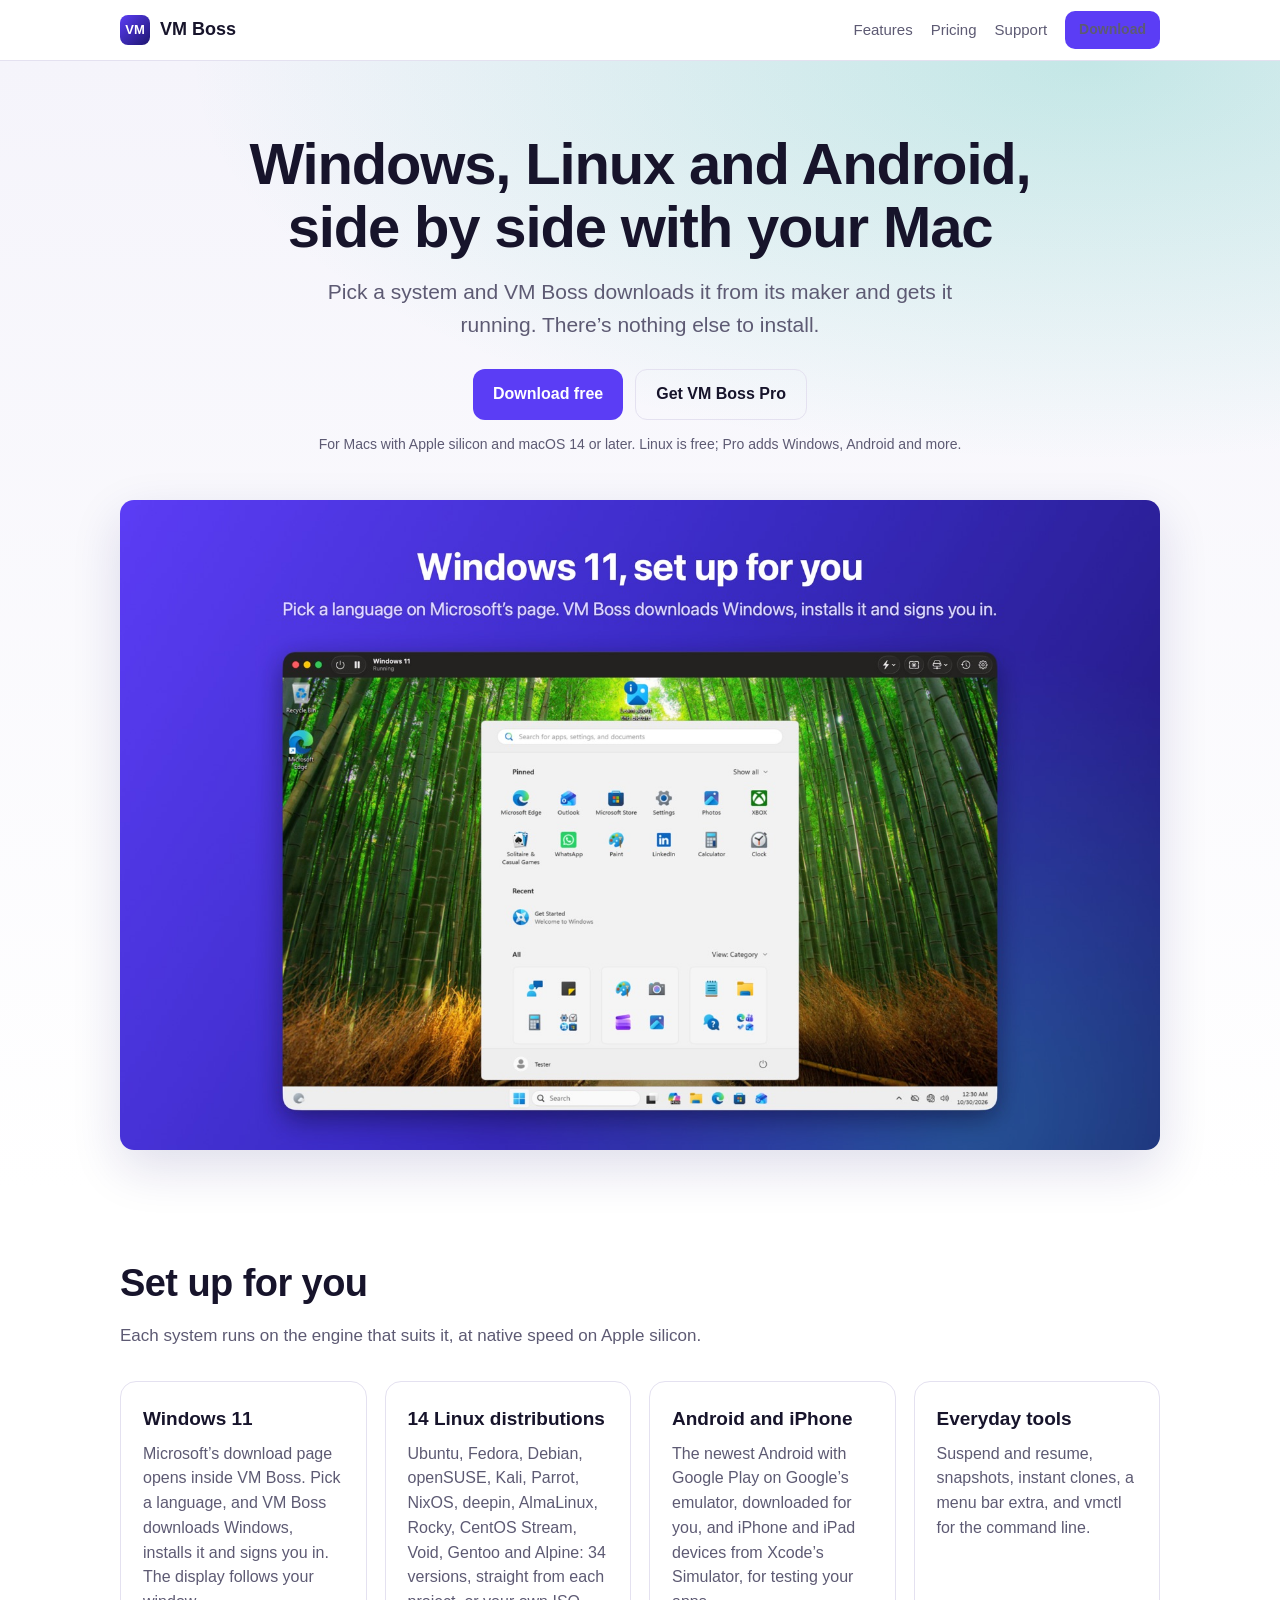
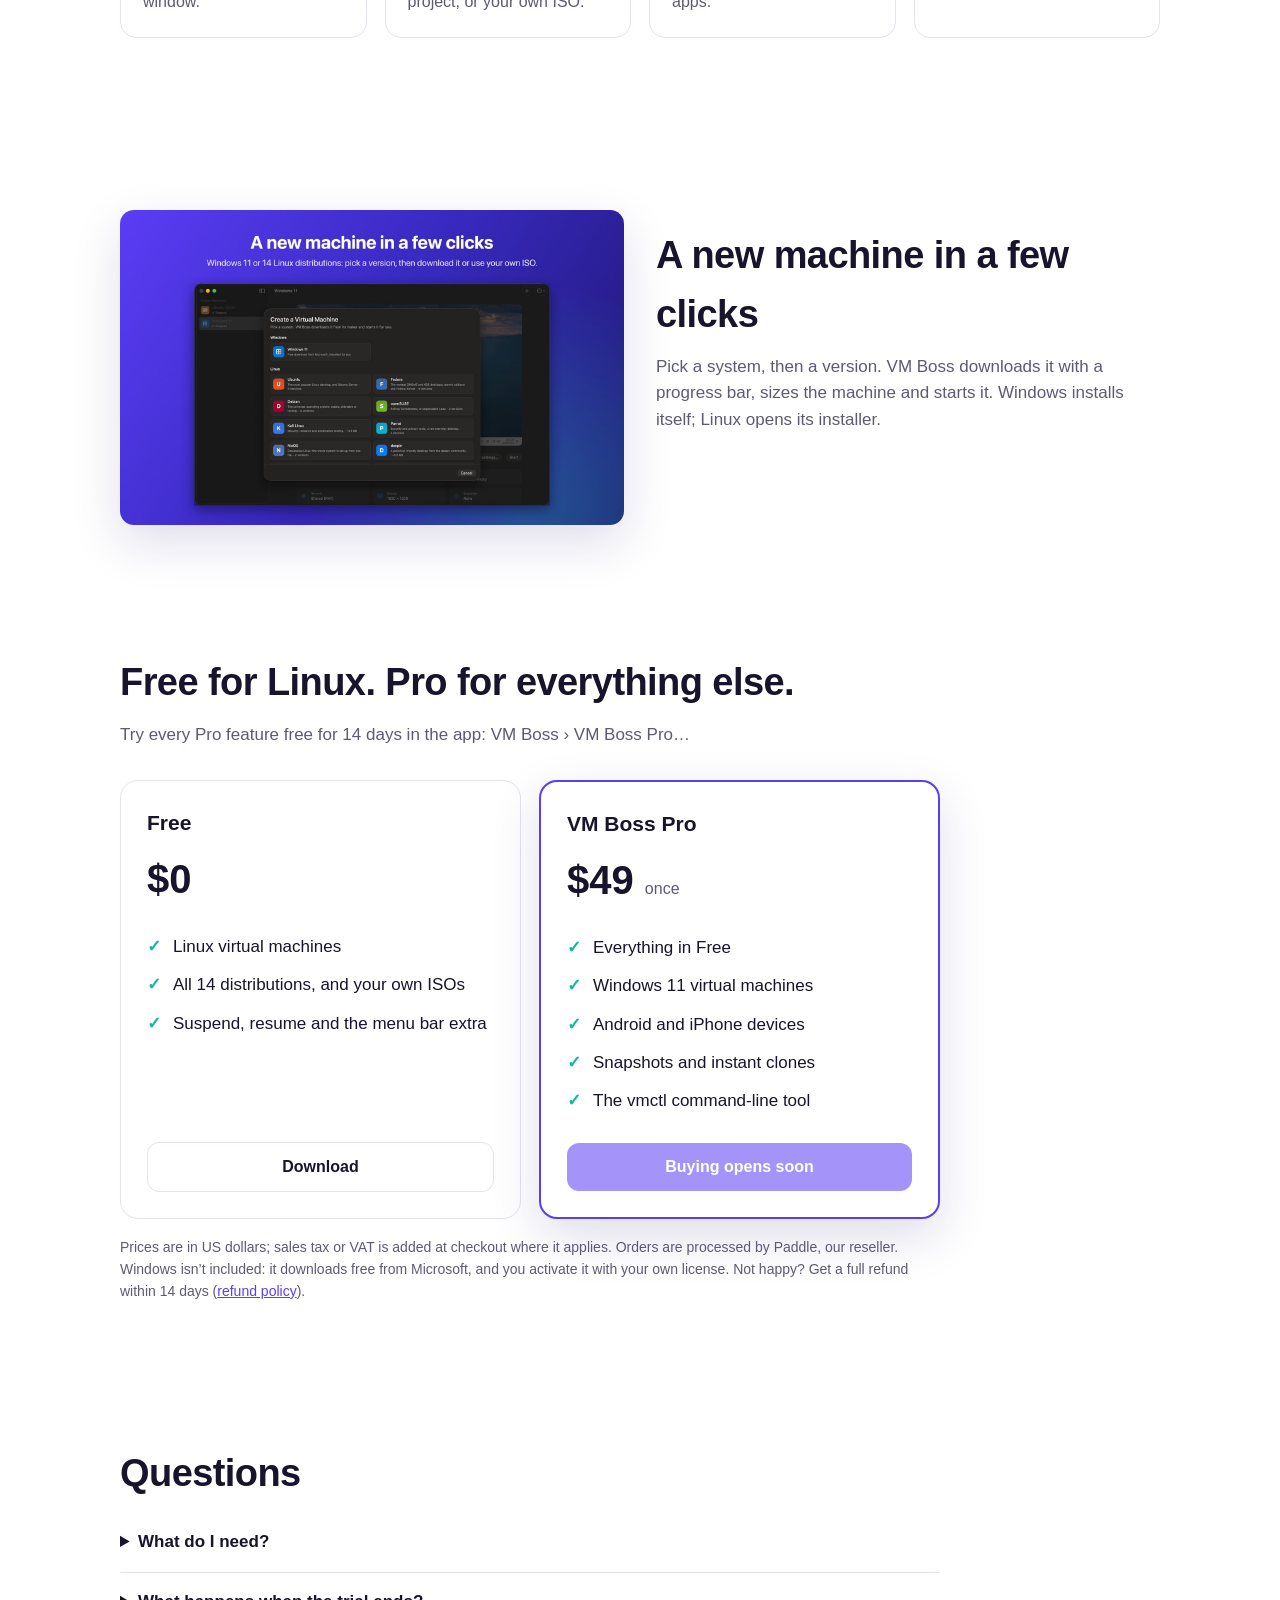
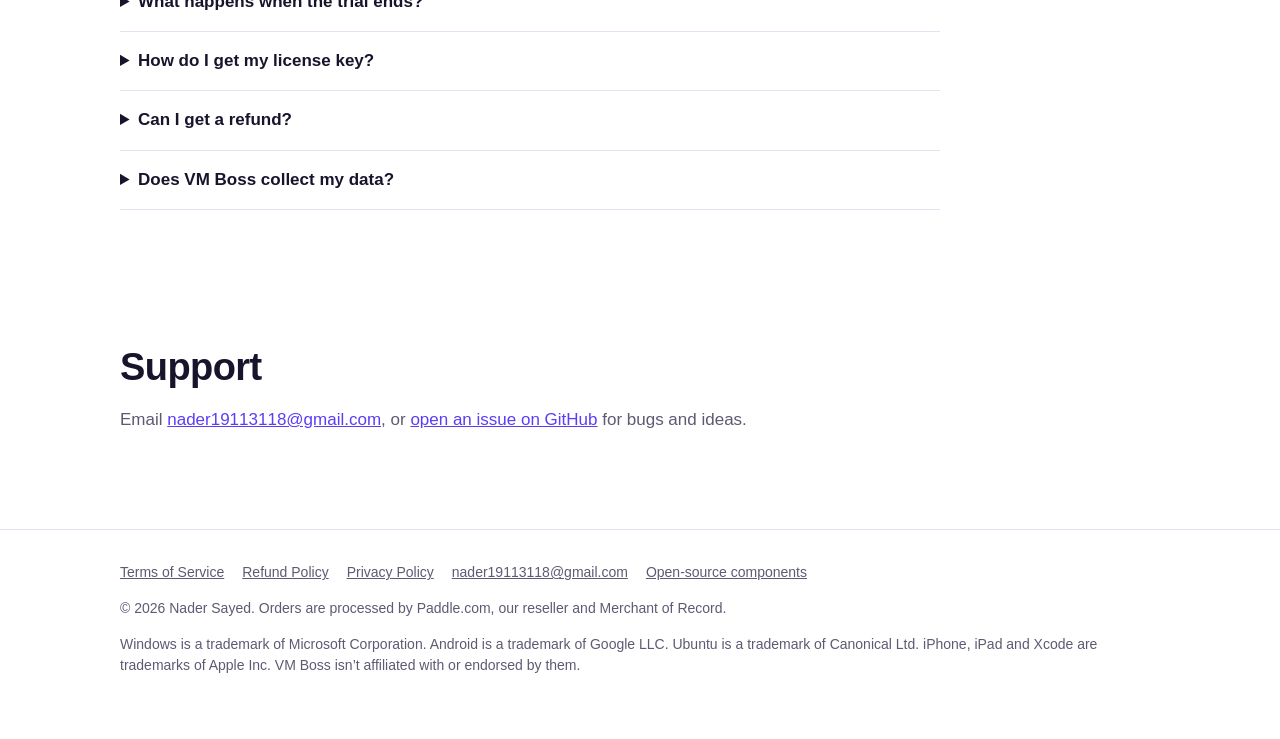
==== index.html @ 13721d40 "Website: home, pricing with Paddle checkout, license, terms, refund and privacy pages Co-Authored-By" ====
<!doctype html>
<html lang="en">
<head>
<meta charset="utf-8">
<meta name="viewport" content="width=device-width, initial-scale=1">
<title>VM Boss: Windows, Linux and Android on your Mac</title>
<meta name="description" content="Run Windows 11, Linux and Android side by side with your Mac. VM Boss downloads each system and gets it running.">
<link rel="stylesheet" href="assets/site.css">
</head>
<body>
<header class="top">
  <div class="wrap">
    <a class="brand" href="./"><span class="brand-mark">VM</span>VM Boss</a>
    <nav>
      <a href="./#features">Features</a>
      <a href="./#pro">Pricing</a>
      <a href="./#support">Support</a>
      <a class="button small" href="https://github.com/nader1414518/VMBoss-Public/releases">Download</a>
    </nav>
  </div>
</header>
<main>
<div class="hero">
  <div class="wrap">
    <h1>Windows, Linux and Android, side by side with your Mac</h1>
    <p class="lede">Pick a system and VM Boss downloads it from its maker and gets it running. There’s nothing else to install.</p>
    <div class="actions">
      <a class="button" href="https://github.com/nader1414518/VMBoss-Public/releases">Download free</a>
      <a class="button secondary" href="#pro">Get VM Boss Pro</a>
    </div>
    <p class="note">For Macs with Apple silicon and macOS 14 or later. Linux is free; Pro adds Windows, Android and more.</p>
    <img class="shot" src="images/01-windows.jpg" width="1600" height="1000" alt="VM Boss running Windows 11 in a window on a Mac">
  </div>
</div>

<section id="features">
  <div class="wrap">
    <h2>Set up for you</h2>
    <p class="intro">Each system runs on the engine that suits it, at native speed on Apple silicon.</p>
    <div class="grid">
      <div class="card"><h3>Windows 11</h3><p>Microsoft’s download page opens inside VM Boss. Pick a language, and VM Boss downloads Windows, installs it and signs you in. The display follows your window.</p></div>
      <div class="card"><h3>14 Linux distributions</h3><p>Ubuntu, Fedora, Debian, openSUSE, Kali, Parrot, NixOS, deepin, AlmaLinux, Rocky, CentOS Stream, Void, Gentoo and Alpine: 34 versions, straight from each project, or your own ISO.</p></div>
      <div class="card"><h3>Android and iPhone</h3><p>The newest Android with Google Play on Google’s emulator, downloaded for you, and iPhone and iPad devices from Xcode’s Simulator, for testing your apps.</p></div>
      <div class="card"><h3>Everyday tools</h3><p>Suspend and resume, snapshots, instant clones, a menu bar extra, and vmctl for the command line.</p></div>
    </div>
  </div>
</section>

<section>
  <div class="wrap split">
    <img class="shot" src="images/05-new-vm.jpg" width="1600" height="1000" alt="VM Boss’s window for creating a virtual machine, listing Windows 11 and Linux distributions" loading="lazy">
    <div>
      <h2>A new machine in a few clicks</h2>
      <p class="intro">Pick a system, then a version. VM Boss downloads it with a progress bar, sizes the machine and starts it. Windows installs itself; Linux opens its installer.</p>
    </div>
  </div>
</section>

<section id="pro">
  <div class="wrap">
    <h2>Free for Linux. Pro for everything else.</h2>
    <p class="intro">Try every Pro feature free for 14 days in the app: VM Boss › VM Boss Pro…</p>
    <div class="plans">
      <div class="plan">
        <h3>Free</h3>
        <div class="price">$0</div>
        <ul>
          <li>Linux virtual machines</li>
          <li>All 14 distributions, and your own ISOs</li>
          <li>Suspend, resume and the menu bar extra</li>
        </ul>
        <a class="button secondary" href="https://github.com/nader1414518/VMBoss-Public/releases">Download</a>
      </div>
      <div class="plan pro">
        <h3>VM Boss Pro</h3>
        <div class="price">$49 <small>once</small></div>
        <ul>
          <li>Everything in Free</li>
          <li>Windows 11 virtual machines</li>
          <li>Android and iPhone devices</li>
          <li>Snapshots and instant clones</li>
          <li>The vmctl command-line tool</li>
        </ul>
        <a class="button" href="#pro" data-buy>Buy VM Boss Pro</a>
      </div>
    </div>
    <p class="fineprint">Prices are in US dollars; sales tax or VAT is added at checkout where it applies. Orders are processed by Paddle, our reseller. Windows isn’t included: it downloads free from Microsoft, and you activate it with your own license. Not happy? Get a full refund within 14 days (<a href="refund.html">refund policy</a>).</p>
  </div>
</section>

<section id="faq">
  <div class="wrap">
    <h2>Questions</h2>
    <details><summary>What do I need?</summary><p>A Mac with Apple silicon and macOS 14 Sonoma or later. VM Boss includes QEMU for Windows and downloads everything else it needs. iPhone and iPad devices need Apple’s Xcode, free on the Mac App Store.</p></details>
    <details><summary>What happens when the trial ends?</summary><p>Linux keeps working. Buy Pro to keep using Windows, Android, iPhone, snapshots and vmctl.</p></details>
    <details><summary>How do I get my license key?</summary><p>Right after you pay, the license page shows your key and a button that activates it in VM Boss. Bookmark that page to see your key again, or email us your receipt.</p></details>
    <details><summary>Can I get a refund?</summary><p>Yes: a full refund within 14 days of buying, for any reason. See the <a href="refund.html">refund policy</a>.</p></details>
    <details><summary>Does VM Boss collect my data?</summary><p>No. See the <a href="privacy.html">privacy policy</a>.</p></details>
  </div>
</section>

<section id="support">
  <div class="wrap">
    <h2>Support</h2>
    <p class="intro">Email <a href="mailto:nader19113118@gmail.com">nader19113118@gmail.com</a>, or <a href="https://github.com/nader1414518/VMBoss-Public/issues/new/choose">open an issue on GitHub</a> for bugs and ideas.</p>
  </div>
</section>
</main>
<footer>
  <div class="wrap">
    <div class="links">
      <a href="terms.html">Terms of Service</a>
      <a href="refund.html">Refund Policy</a>
      <a href="privacy.html">Privacy Policy</a>
      <a href="mailto:nader19113118@gmail.com">nader19113118@gmail.com</a>
      <a href="https://github.com/nader1414518/VMBoss-Public/blob/main/THIRD-PARTY.md">Open-source components</a>
    </div>
    <p>© 2026 Nader Sayed. Orders are processed by Paddle.com, our reseller and Merchant of Record.</p>
    <p>Windows is a trademark of Microsoft Corporation. Android is a trademark of Google LLC. Ubuntu is a trademark of Canonical Ltd. iPhone, iPad and Xcode are trademarks of Apple Inc. VM Boss isn’t affiliated with or endorsed by them.</p>
  </div>
</footer>
<script src="assets/config.js"></script>
<script src="https://cdn.paddle.com/paddle/v2/paddle.js"></script>
<script src="assets/buy.js"></script>
</body>
</html>
---- assets/site.css ----
:root {
  color-scheme: light dark;
  --bg: #ffffff;
  --bg-soft: #f5f4fb;
  --text: #17142b;
  --muted: #5d5a73;
  --line: #e4e1f0;
  --brand: #5b3df5;
  --brand-deep: #3a2bc4;
  --brand-ink: #ffffff;
  --accent: #14b89c;
  --card: #ffffff;
  --shadow: 0 18px 50px rgba(29, 22, 112, 0.14);
}
@media (prefers-color-scheme: dark) {
  :root {
    --bg: #110f1f;
    --bg-soft: #181530;
    --text: #f1effa;
    --muted: #a9a5c2;
    --line: #2b2747;
    --brand: #7c63ff;
    --brand-deep: #5b3df5;
    --card: #1a1733;
    --shadow: 0 18px 50px rgba(0, 0, 0, 0.45);
  }
}
* { box-sizing: border-box; }
html { scroll-behavior: smooth; }
body {
  margin: 0;
  background: var(--bg);
  color: var(--text);
  font: 17px/1.55 -apple-system, BlinkMacSystemFont, "SF Pro Text", "Segoe UI", Roboto, sans-serif;
  -webkit-font-smoothing: antialiased;
}
a { color: var(--brand); }
img { max-width: 100%; height: auto; display: block; }
.wrap { max-width: 1080px; margin: 0 auto; padding: 0 20px; }

/* Header */
.top { position: sticky; top: 0; z-index: 10; background: color-mix(in srgb, var(--bg) 85%, transparent); backdrop-filter: blur(14px); border-bottom: 1px solid var(--line); }
.top .wrap { display: flex; align-items: center; gap: 22px; height: 60px; }
.brand { display: flex; align-items: center; gap: 10px; font-weight: 700; font-size: 18px; color: var(--text); text-decoration: none; }
.brand-mark { width: 30px; height: 30px; border-radius: 8px; background: linear-gradient(135deg, var(--brand), #1d1670); display: grid; place-items: center; color: #fff; font-size: 13px; }
.top nav { margin-left: auto; display: flex; gap: 18px; align-items: center; }
.top nav a { color: var(--muted); text-decoration: none; font-size: 15px; }
.top nav a:hover { color: var(--text); }
@media (max-width: 640px) { .top nav a:not(.button) { display: none; } }

/* Buttons */
.button { display: inline-flex; align-items: center; justify-content: center; gap: 8px; padding: 12px 20px; border-radius: 12px; background: var(--brand); color: var(--brand-ink); font-weight: 600; text-decoration: none; border: 0; cursor: pointer; font-size: 16px; }
.button:hover { background: var(--brand-deep); }
.button.secondary { background: transparent; color: var(--text); border: 1px solid var(--line); }
.button.secondary:hover { background: var(--bg-soft); }
.button.small { padding: 8px 14px; font-size: 14px; border-radius: 10px; }
.button.disabled, .button[aria-disabled="true"] { opacity: 0.55; pointer-events: none; }

/* Hero */
.hero { padding: 72px 0 40px; text-align: center; background: radial-gradient(900px 400px at 85% 0%, color-mix(in srgb, var(--accent) 22%, transparent), transparent), linear-gradient(180deg, var(--bg-soft), var(--bg)); }
.hero h1 { font-size: clamp(34px, 6vw, 58px); line-height: 1.08; letter-spacing: -0.02em; margin: 0 auto 18px; max-width: 820px; }
.hero p.lede { font-size: clamp(18px, 2.4vw, 21px); color: var(--muted); max-width: 640px; margin: 0 auto 28px; }
.hero .actions { display: flex; gap: 12px; justify-content: center; flex-wrap: wrap; }
.hero .note { color: var(--muted); font-size: 14px; margin-top: 14px; }
.shot { margin: 44px auto 0; border-radius: 14px; overflow: hidden; box-shadow: var(--shadow); }

/* Sections */
section { padding: 64px 0; }
section h2 { font-size: clamp(28px, 4vw, 38px); letter-spacing: -0.015em; margin: 0 0 10px; }
section .intro { color: var(--muted); margin: 0 0 32px; max-width: 680px; }
.grid { display: grid; gap: 18px; grid-template-columns: repeat(auto-fit, minmax(230px, 1fr)); }
.card { background: var(--card); border: 1px solid var(--line); border-radius: 16px; padding: 22px; }
.card h3 { margin: 0 0 8px; font-size: 19px; }
.card p { margin: 0; color: var(--muted); font-size: 16px; }
.split { display: grid; gap: 32px; grid-template-columns: 1fr 1fr; align-items: center; }
@media (max-width: 820px) { .split { grid-template-columns: 1fr; } }

/* Pricing */
.plans { display: grid; gap: 18px; grid-template-columns: repeat(auto-fit, minmax(280px, 1fr)); max-width: 820px; }
.plan { background: var(--card); border: 1px solid var(--line); border-radius: 18px; padding: 26px; display: flex; flex-direction: column; }
.plan.pro { border: 2px solid var(--brand); box-shadow: var(--shadow); }
.plan h3 { margin: 0; font-size: 21px; }
.price { font-size: 40px; font-weight: 750; margin: 8px 0 2px; }
.price small { font-size: 16px; font-weight: 500; color: var(--muted); }
.plan ul { padding: 0; margin: 16px 0 22px; list-style: none; flex: 1; }
.plan li { padding: 6px 0 6px 26px; position: relative; }
.plan li::before { content: "✓"; position: absolute; left: 0; color: var(--accent); font-weight: 700; }
.fineprint { color: var(--muted); font-size: 14px; margin-top: 18px; max-width: 820px; }

/* FAQ */
details { border-bottom: 1px solid var(--line); padding: 16px 0; max-width: 820px; }
summary { cursor: pointer; font-weight: 600; }
details p { color: var(--muted); margin: 10px 0 0; }

/* Text pages */
.page { max-width: 760px; padding: 48px 20px 64px; margin: 0 auto; }
.page h1 { font-size: 36px; letter-spacing: -0.015em; margin: 0 0 6px; }
.page .updated { color: var(--muted); margin: 0 0 28px; }
.page h2 { font-size: 21px; margin: 32px 0 8px; }
.page p, .page li { color: var(--text); }

/* License page */
.keybox { font: 14px/1.5 ui-monospace, "SF Mono", Menlo, monospace; word-break: break-all; background: var(--bg-soft); border: 1px solid var(--line); border-radius: 12px; padding: 16px; margin: 18px 0; user-select: all; }
.status { color: var(--muted); }
.error { color: #d93a3a; }

/* Footer */
footer { border-top: 1px solid var(--line); padding: 32px 0 48px; color: var(--muted); font-size: 14px; }
footer .links { display: flex; flex-wrap: wrap; gap: 18px; margin-bottom: 12px; }
footer a { color: var(--muted); }
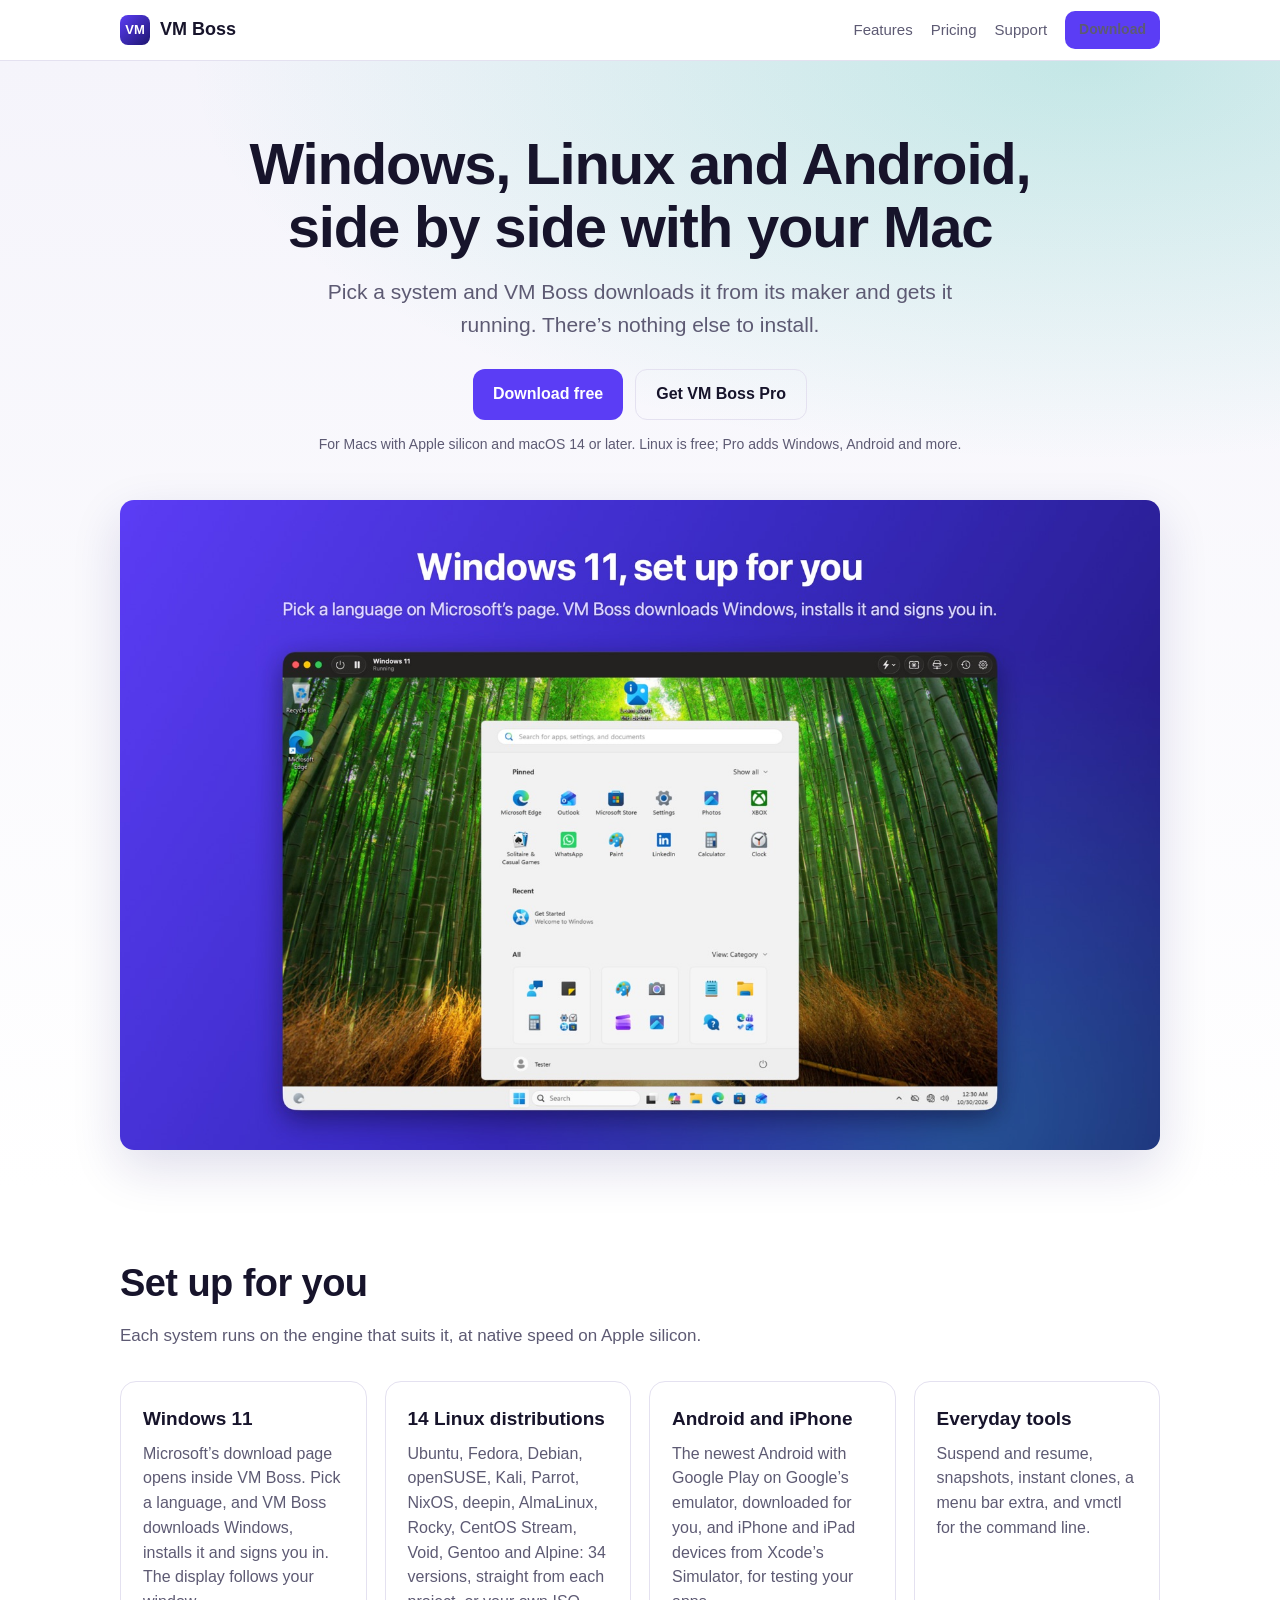
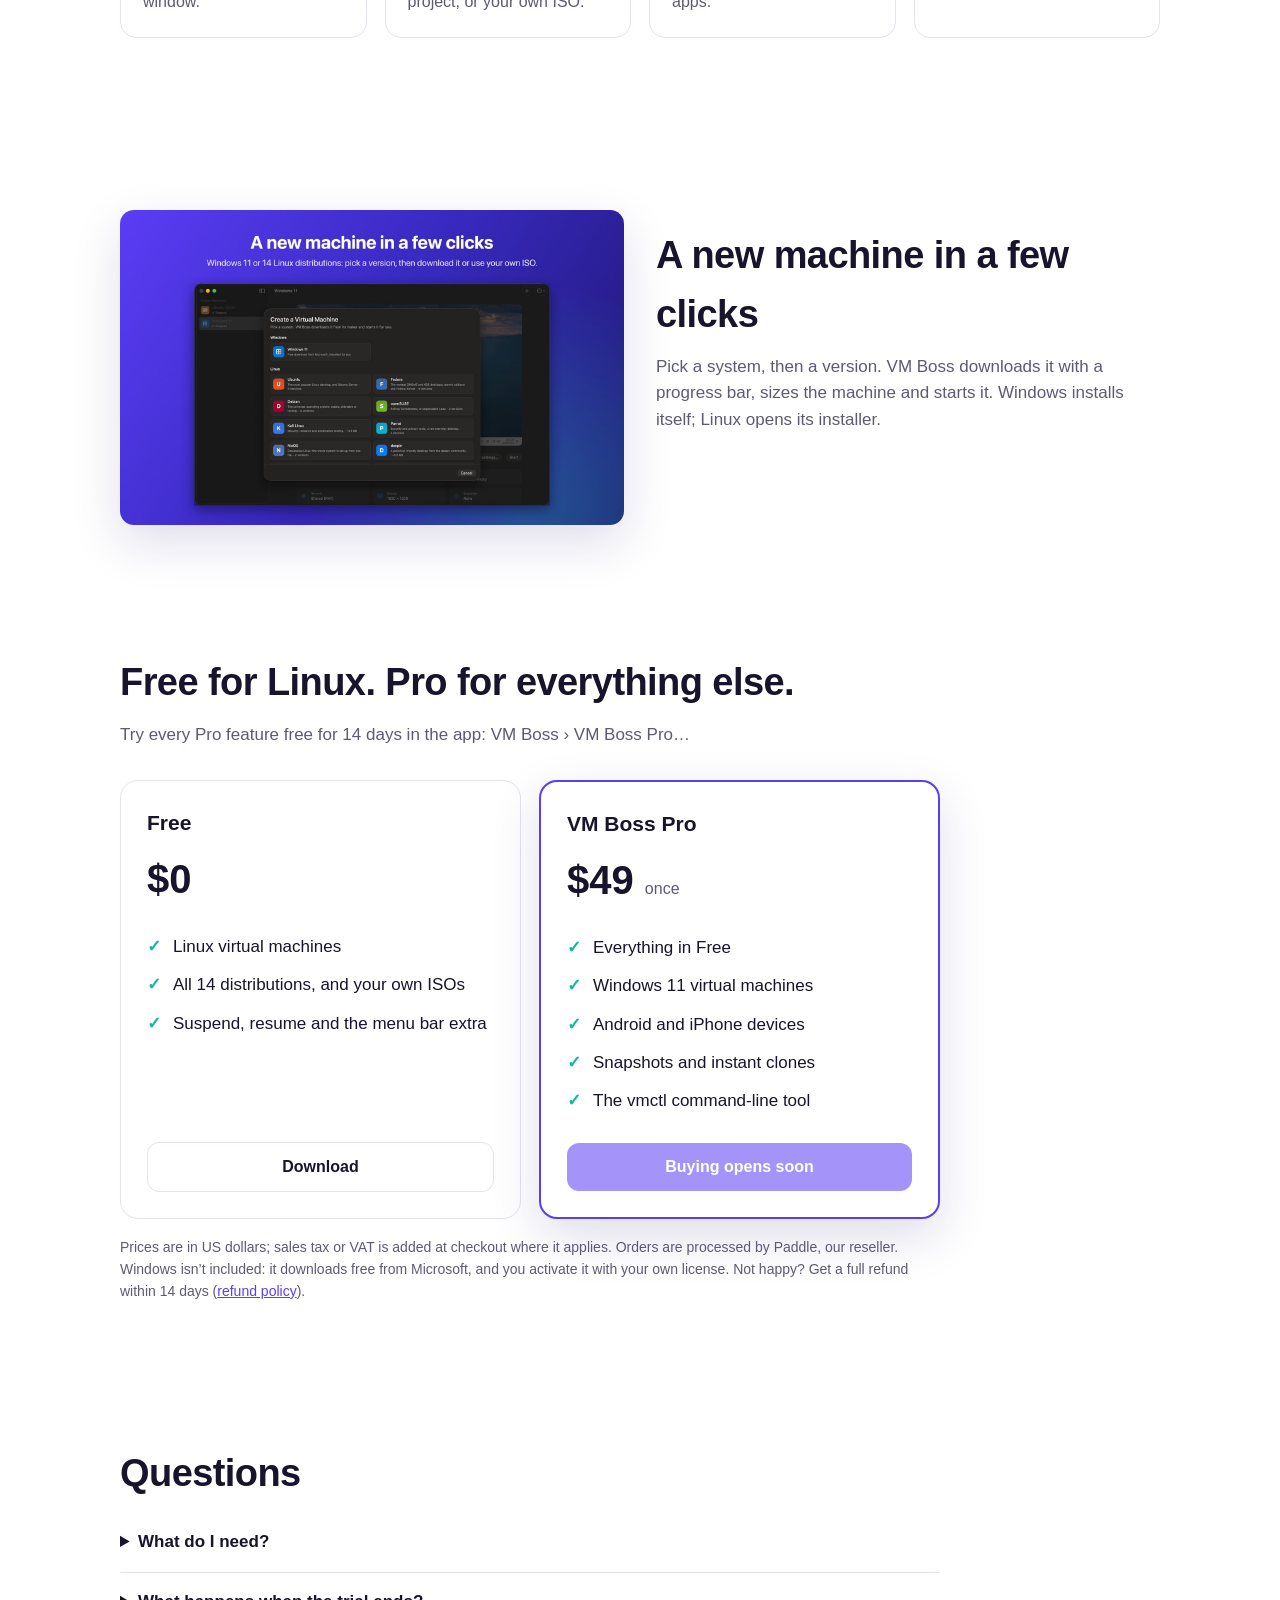
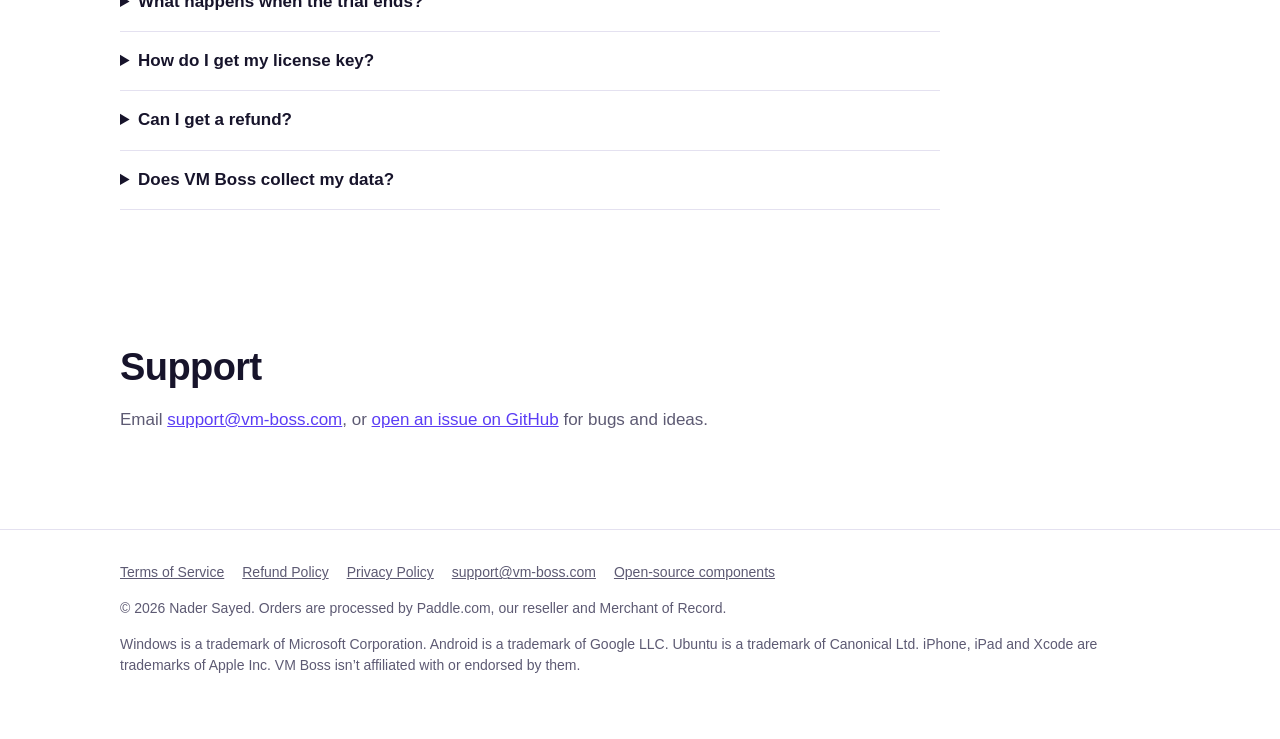
==== commit c41fa2a4: "Move to vm-boss.com: support@vm-boss.com, license.vm-boss.com For when vm-boss.com points at GitHub " ====
--- a/index.html
+++ b/index.html
@@ -102,7 +102,7 @@
 <section id="support">
   <div class="wrap">
     <h2>Support</h2>
-    <p class="intro">Email <a href="mailto:nader19113118@gmail.com">nader19113118@gmail.com</a>, or <a href="https://github.com/nader1414518/VMBoss-Public/issues/new/choose">open an issue on GitHub</a> for bugs and ideas.</p>
+    <p class="intro">Email <a href="mailto:support@vm-boss.com">support@vm-boss.com</a>, or <a href="https://github.com/nader1414518/VMBoss-Public/issues/new/choose">open an issue on GitHub</a> for bugs and ideas.</p>
   </div>
 </section>
 </main>
@@ -112,7 +112,7 @@
       <a href="terms.html">Terms of Service</a>
       <a href="refund.html">Refund Policy</a>
       <a href="privacy.html">Privacy Policy</a>
-      <a href="mailto:nader19113118@gmail.com">nader19113118@gmail.com</a>
+      <a href="mailto:support@vm-boss.com">support@vm-boss.com</a>
       <a href="https://github.com/nader1414518/VMBoss-Public/blob/main/THIRD-PARTY.md">Open-source components</a>
     </div>
     <p>© 2026 Nader Sayed. Orders are processed by Paddle.com, our reseller and Merchant of Record.</p>
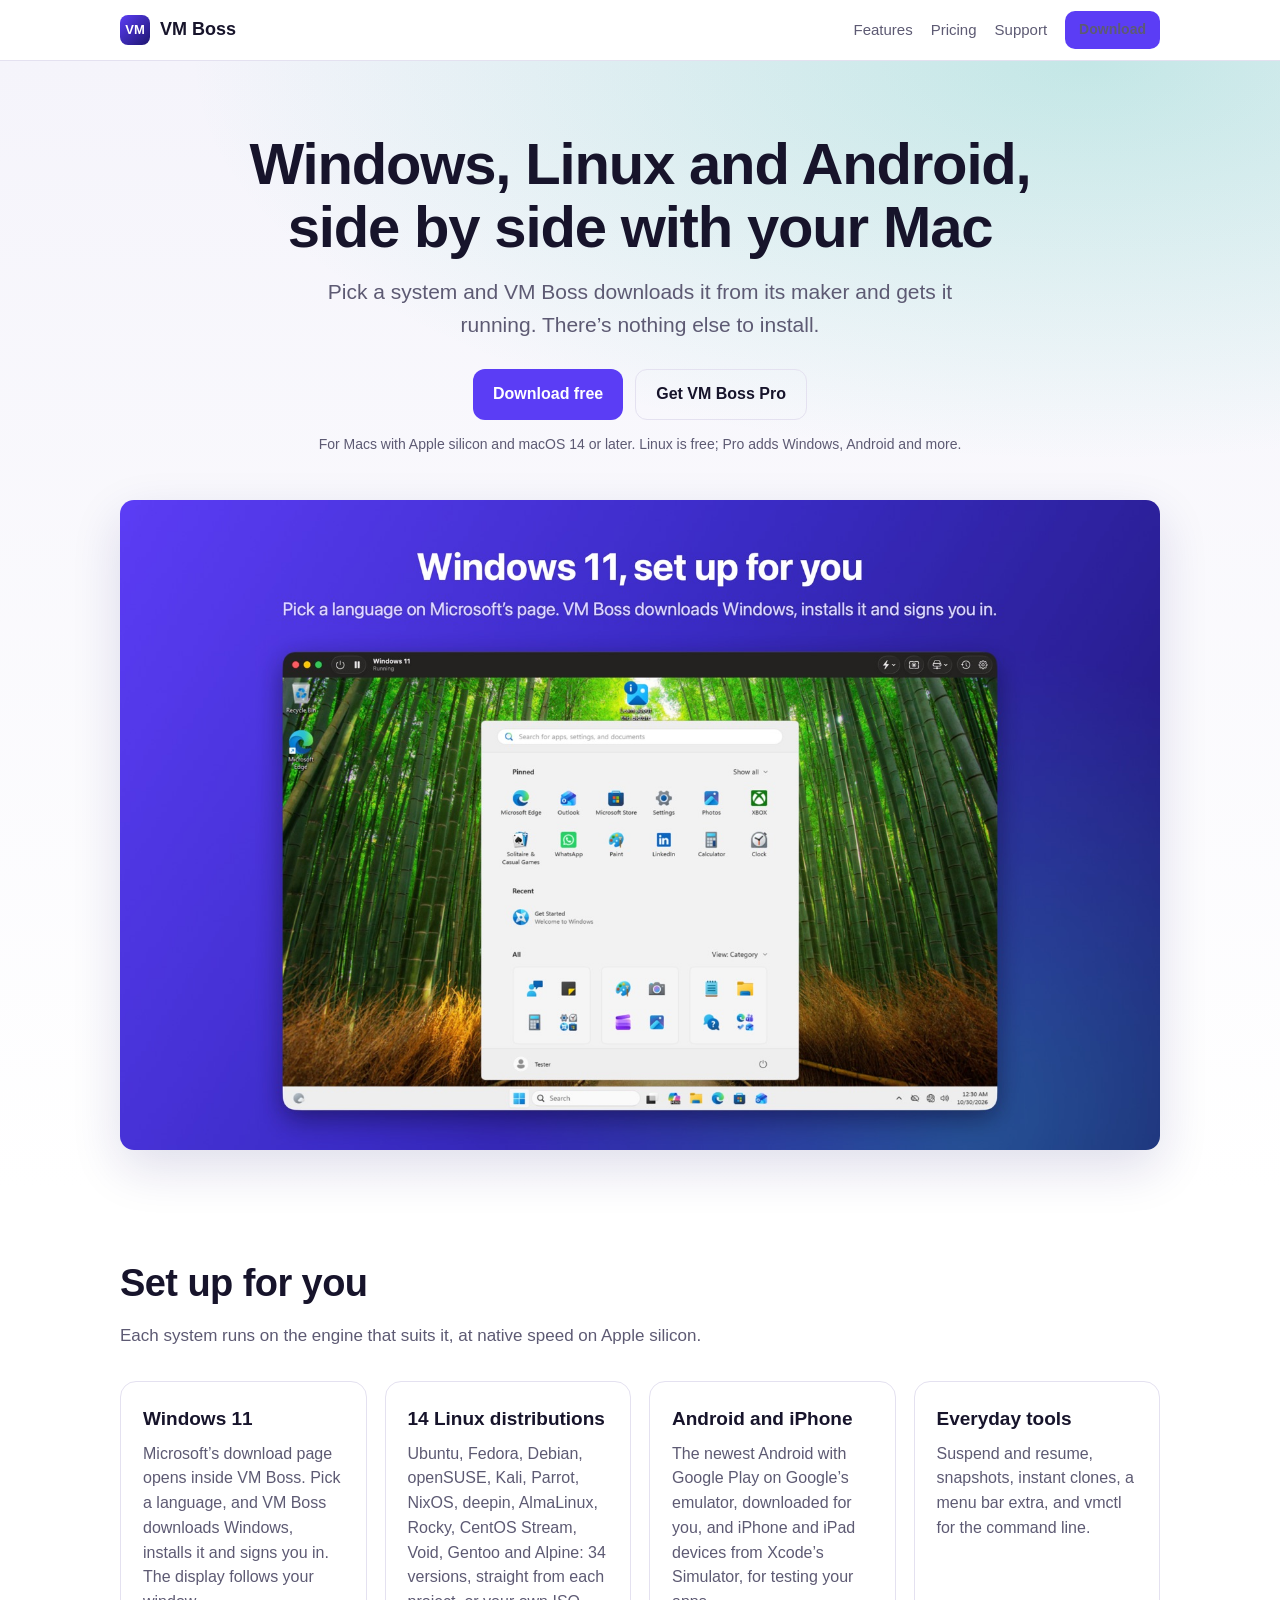
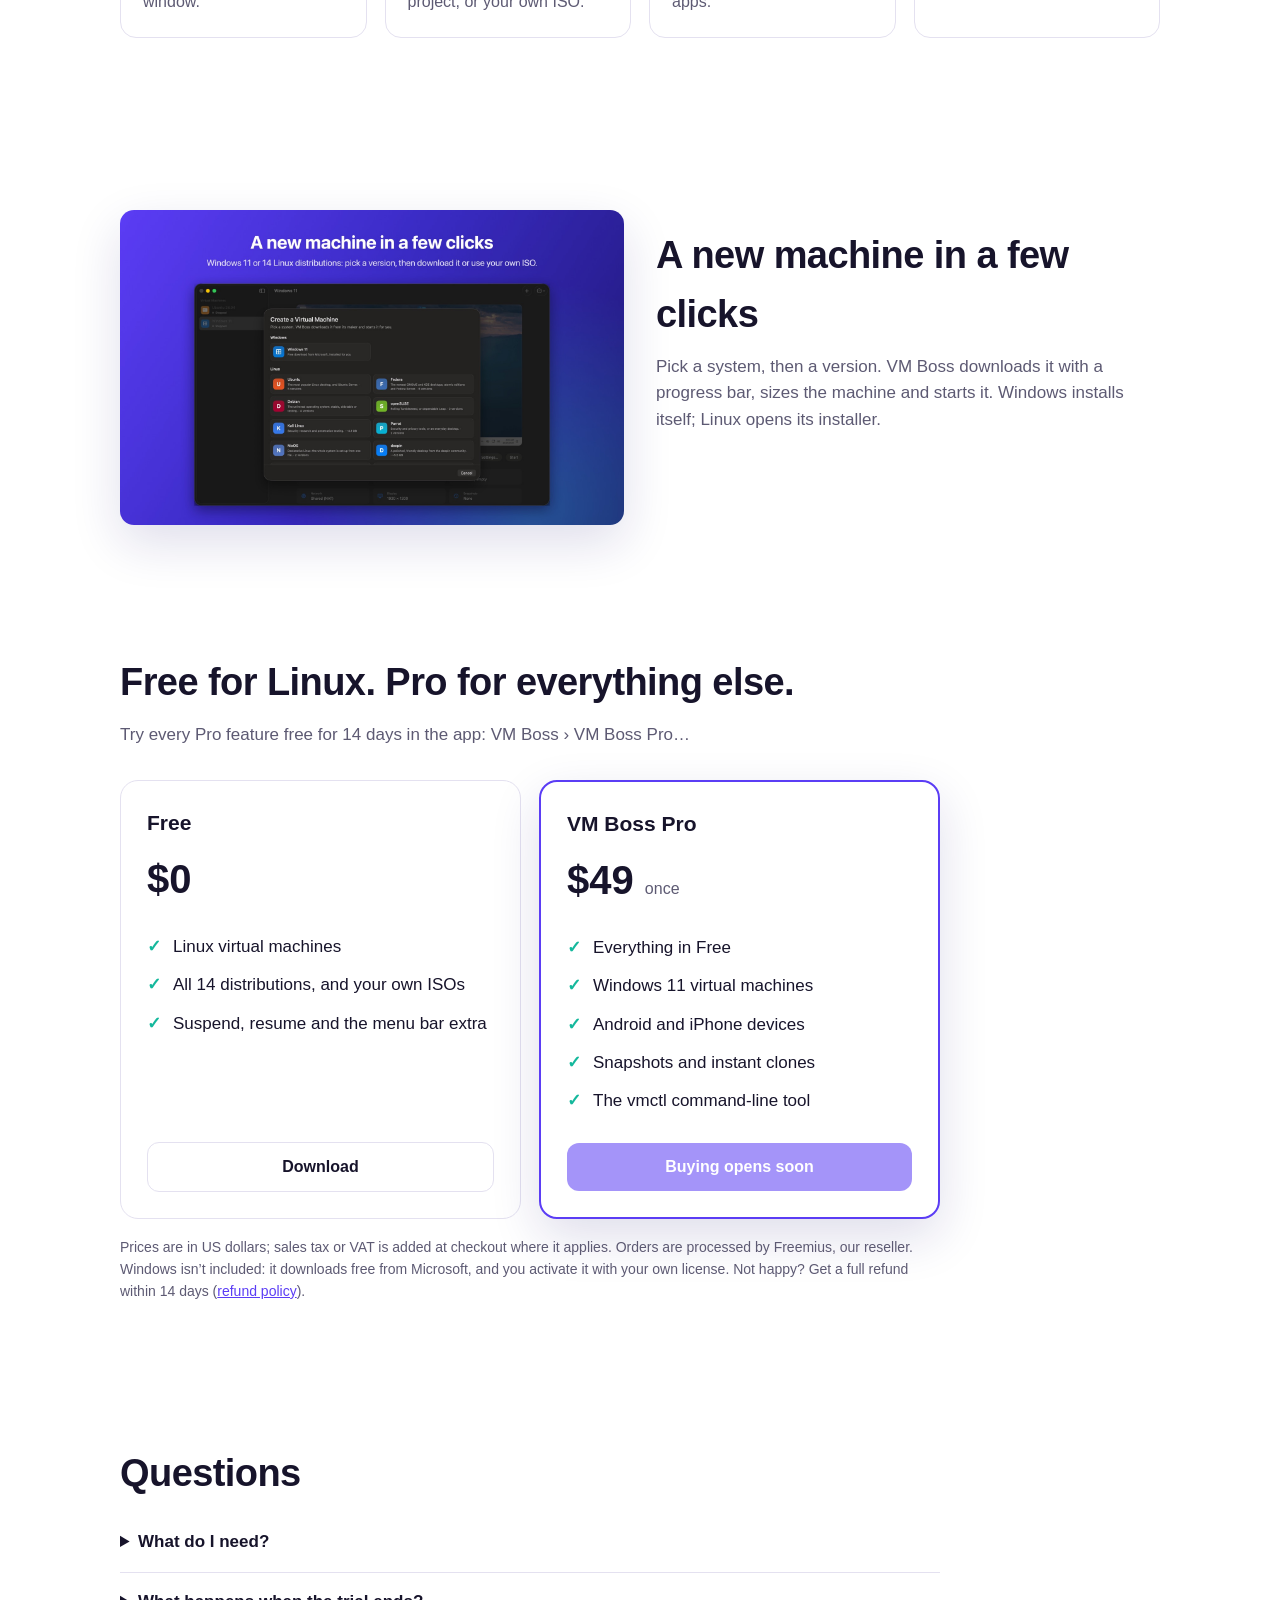
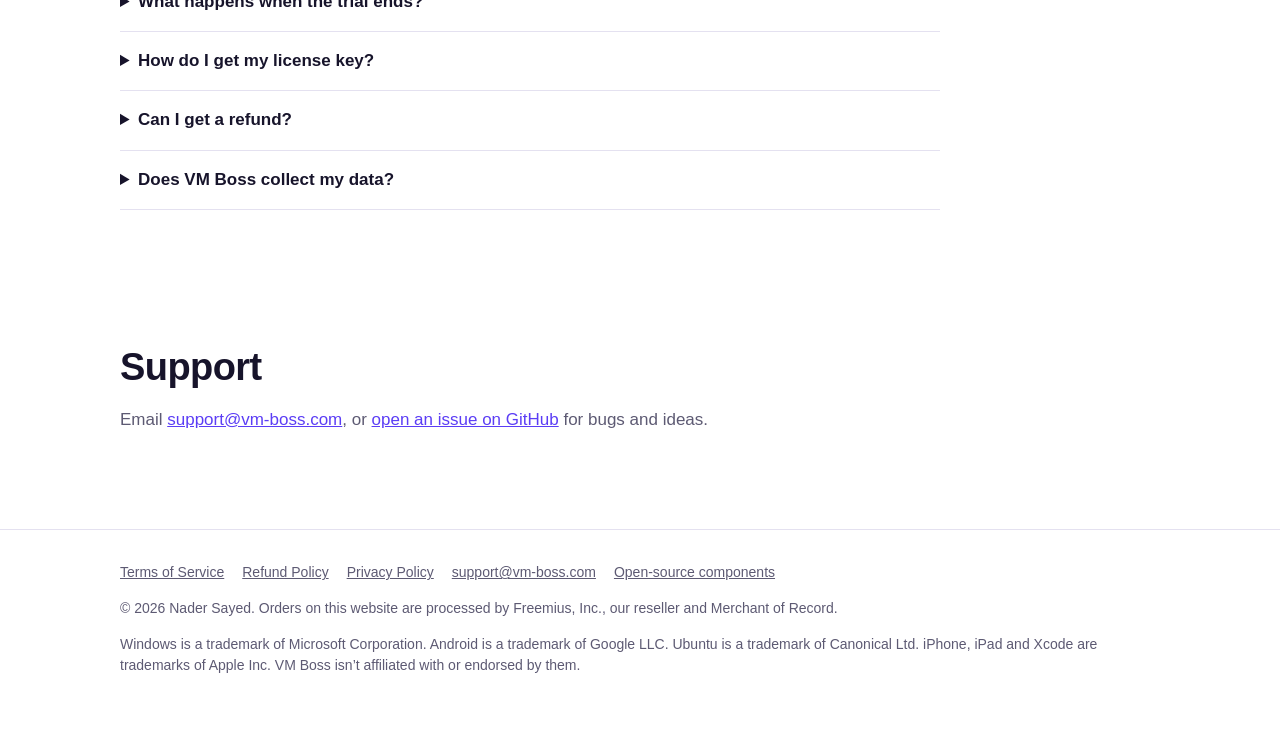
==== commit 488c5cd9: "Sell Pro through Freemius instead of Paddle The Buy button opens Freemius's hosted checkout, which r" ====
--- a/index.html
+++ b/index.html
@@ -84,7 +84,7 @@
         <a class="button" href="#pro" data-buy>Buy VM Boss Pro</a>
       </div>
     </div>
-    <p class="fineprint">Prices are in US dollars; sales tax or VAT is added at checkout where it applies. Orders are processed by Paddle, our reseller. Windows isn’t included: it downloads free from Microsoft, and you activate it with your own license. Not happy? Get a full refund within 14 days (<a href="refund.html">refund policy</a>).</p>
+    <p class="fineprint">Prices are in US dollars; sales tax or VAT is added at checkout where it applies. Orders are processed by Freemius, our reseller. Windows isn’t included: it downloads free from Microsoft, and you activate it with your own license. Not happy? Get a full refund within 14 days (<a href="refund.html">refund policy</a>).</p>
   </div>
 </section>
 
@@ -115,12 +115,11 @@
       <a href="mailto:support@vm-boss.com">support@vm-boss.com</a>
       <a href="https://github.com/nader1414518/VMBoss-Public/blob/main/THIRD-PARTY.md">Open-source components</a>
     </div>
-    <p>© 2026 Nader Sayed. Orders are processed by Paddle.com, our reseller and Merchant of Record.</p>
+    <p>© 2026 Nader Sayed. Orders on this website are processed by Freemius, Inc., our reseller and Merchant of Record.</p>
     <p>Windows is a trademark of Microsoft Corporation. Android is a trademark of Google LLC. Ubuntu is a trademark of Canonical Ltd. iPhone, iPad and Xcode are trademarks of Apple Inc. VM Boss isn’t affiliated with or endorsed by them.</p>
   </div>
 </footer>
 <script src="assets/config.js"></script>
-<script src="https://cdn.paddle.com/paddle/v2/paddle.js"></script>
 <script src="assets/buy.js"></script>
 </body>
 </html>
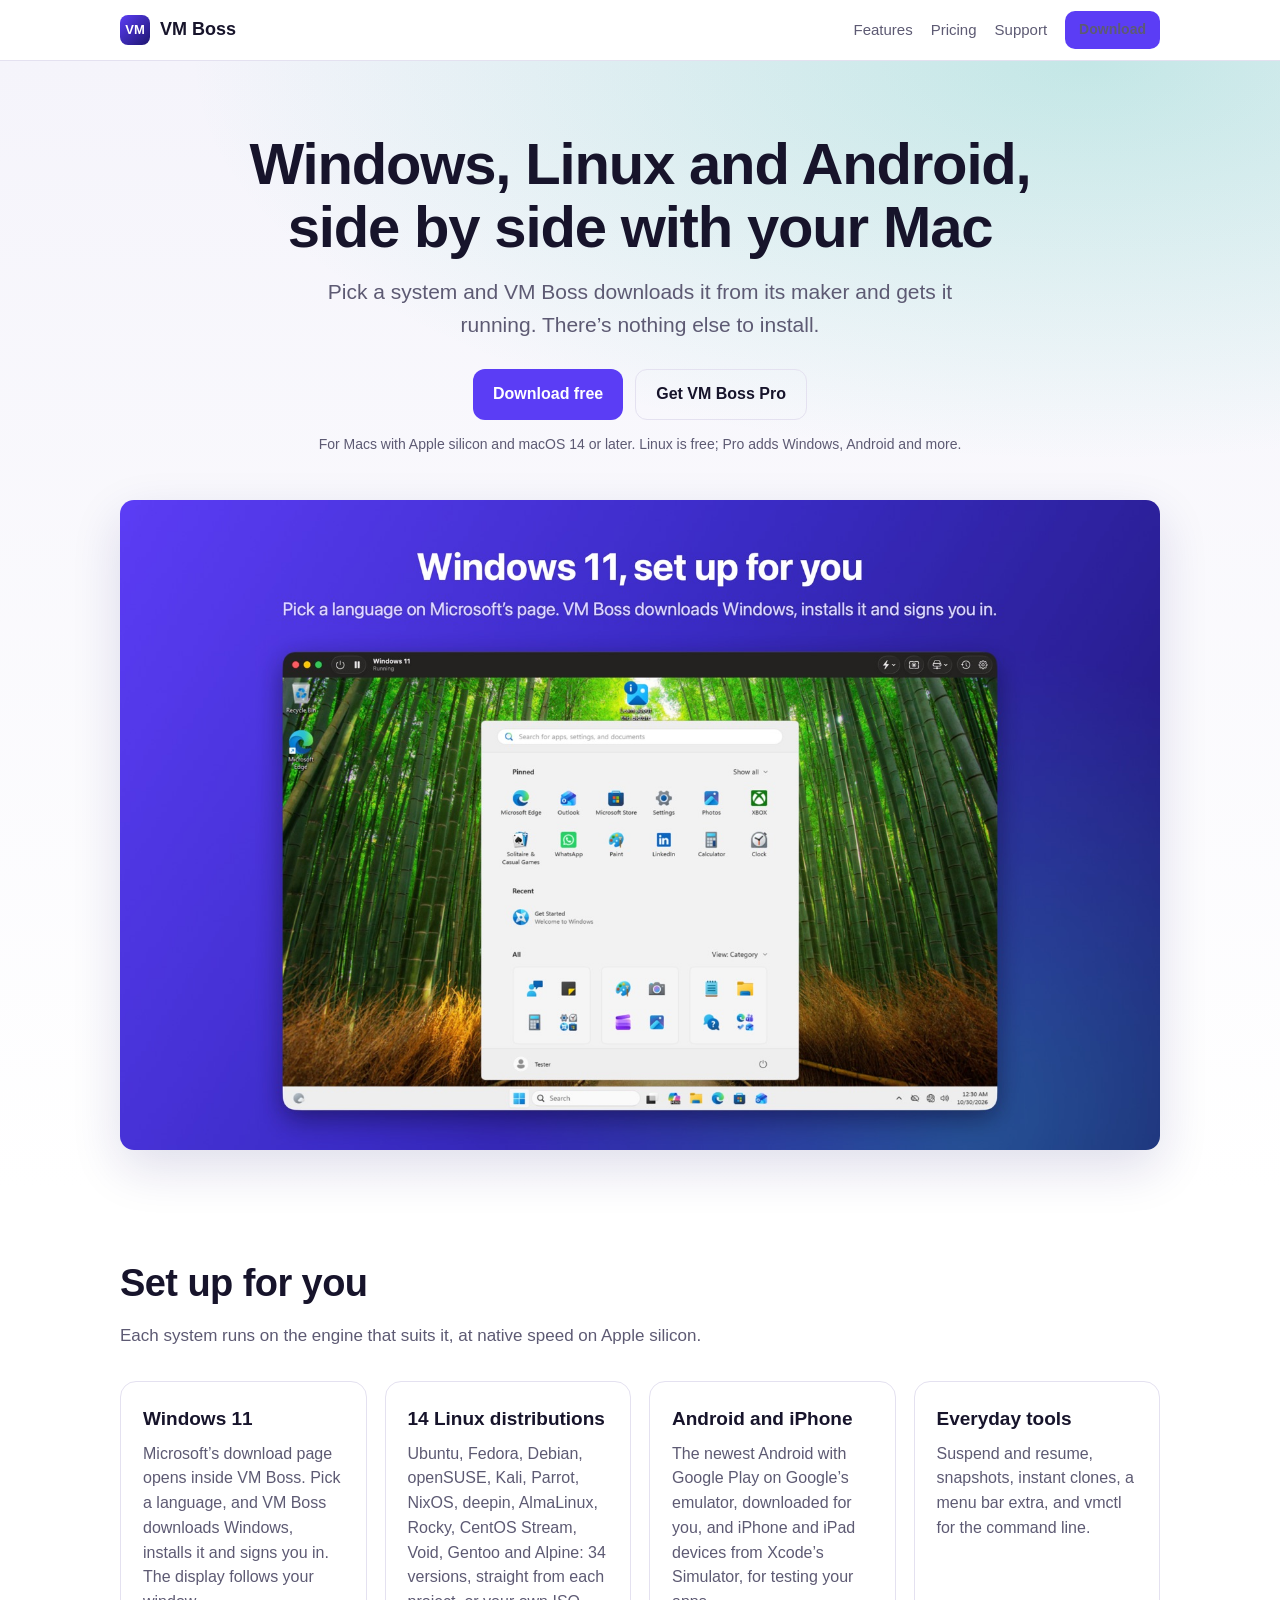
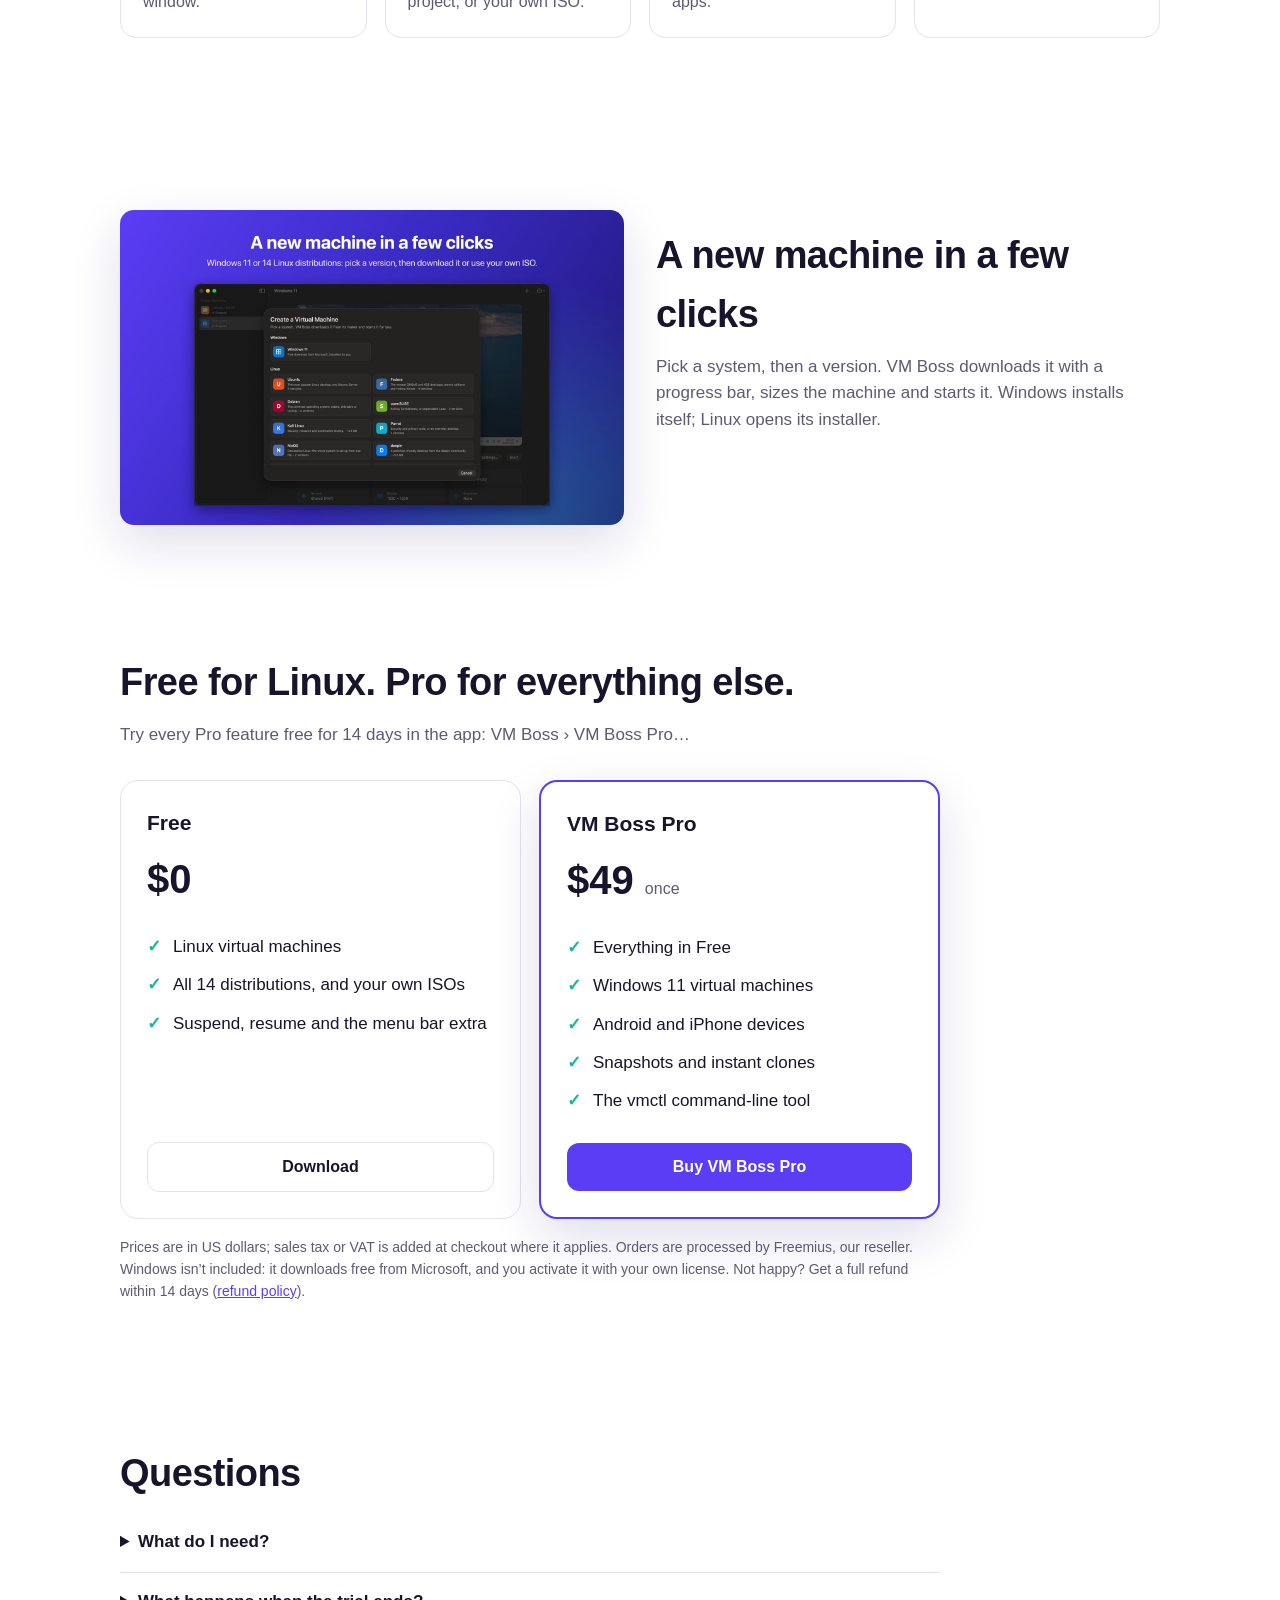
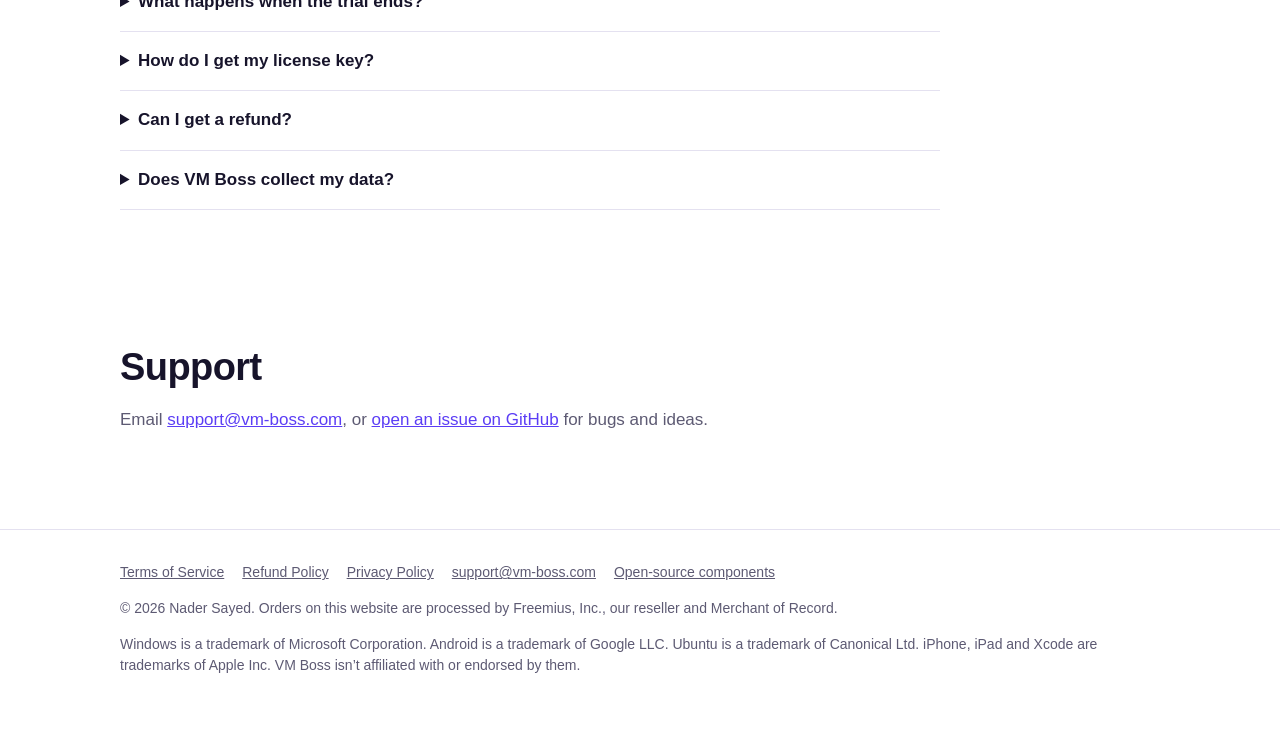
==== commit 0ff387f0: "Download buttons start the download They link to VM-Boss.dmg in the latest release, a name that stay" ====
--- a/index.html
+++ b/index.html
@@ -15,7 +15,7 @@
       <a href="./#features">Features</a>
       <a href="./#pro">Pricing</a>
       <a href="./#support">Support</a>
-      <a class="button small" href="https://github.com/nader1414518/VMBoss-Public/releases">Download</a>
+      <a class="button small" href="https://github.com/nader1414518/VMBoss-Public/releases/latest/download/VM-Boss.dmg">Download</a>
     </nav>
   </div>
 </header>
@@ -25,7 +25,7 @@
     <h1>Windows, Linux and Android, side by side with your Mac</h1>
     <p class="lede">Pick a system and VM Boss downloads it from its maker and gets it running. There’s nothing else to install.</p>
     <div class="actions">
-      <a class="button" href="https://github.com/nader1414518/VMBoss-Public/releases">Download free</a>
+      <a class="button" href="https://github.com/nader1414518/VMBoss-Public/releases/latest/download/VM-Boss.dmg">Download free</a>
       <a class="button secondary" href="#pro">Get VM Boss Pro</a>
     </div>
     <p class="note">For Macs with Apple silicon and macOS 14 or later. Linux is free; Pro adds Windows, Android and more.</p>
@@ -69,7 +69,7 @@
           <li>All 14 distributions, and your own ISOs</li>
           <li>Suspend, resume and the menu bar extra</li>
         </ul>
-        <a class="button secondary" href="https://github.com/nader1414518/VMBoss-Public/releases">Download</a>
+        <a class="button secondary" href="https://github.com/nader1414518/VMBoss-Public/releases/latest/download/VM-Boss.dmg">Download</a>
       </div>
       <div class="plan pro">
         <h3>VM Boss Pro</h3>
